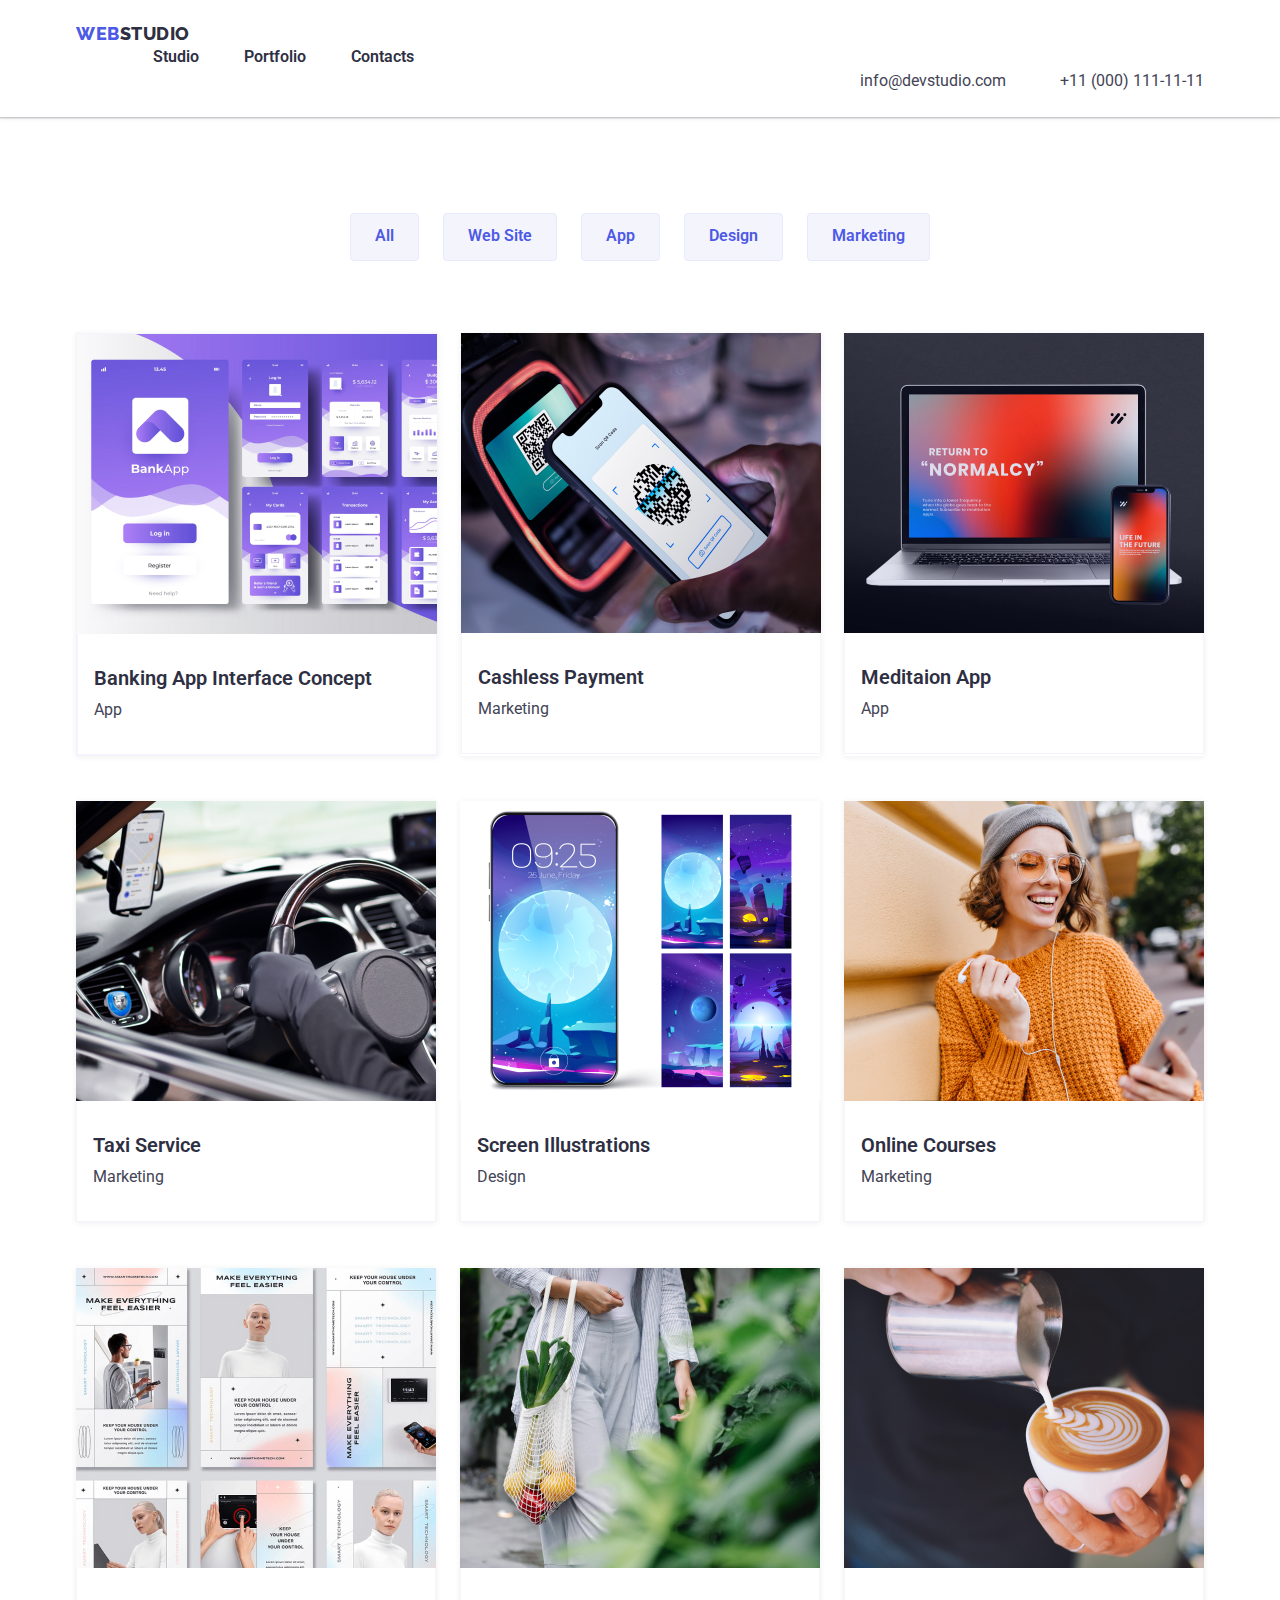
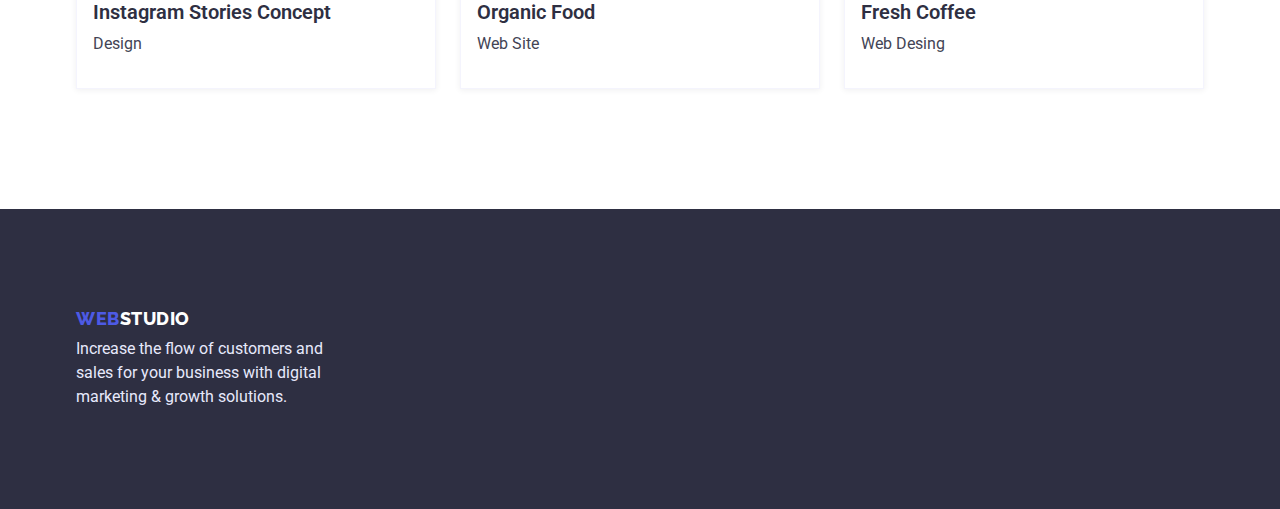
==== portfolio.html @ bcffd0aa "Add files via upload" ====
<!DOCTYPE html>
<html lang="en">
  <head>
    <meta charset="UTF-8" />
    <meta http-equiv="X-UA-Compatible" content="IE=edge" />
    <meta name="viewport" content="width=device-width, initial-scale=1.0" />
    <link rel="preconnect" href="https://fonts.googleapis.com" />
    <link rel="preconnect" href="https://fonts.gstatic.com" crossorigin />
    <link
      href="https://fonts.googleapis.com/css2?family=Raleway:wght@700&family=Roboto:wght@400;500;700;900&display=swap"
      rel="stylesheet"
    />
    <style>
      @import url("https://fonts.googleapis.com/css2?family=Raleway:wght@700&family=Roboto:wght@400;500;700;900&display=swap");
    </style>
    <link rel="stylesheet" href="modern-normalize.css" />
    <link rel="stylesheet" href="styles.css" />
    <title>Document</title>
  </head>
  <body>
    <header class="header1">
      <section>
        <div class="conteiner">
          <nav>
            <a class="logo link" href="index.html"
              >web<span class="logo2">studio</span>
            </a>
            <ul class="list link_list">
              <li><a class="pages link page1" href="">Studio</a></li>
              <li>
                <a class="pages link page2" href="portfolio.html">Portfolio</a>
              </li>
              <li><a class="pages link page3" href="">Contacts</a></li>
            </ul>
          </nav>
          <ul class="list textto_list">
            <li>
              <a class="main_info link email" href="mailto:info@devstudio.com"
                >info@devstudio.com</a
              >
            </li>
            <li>
              <a class="main_info link tel" href="tel:110001111111"
                >+11 (000) 111-11-11</a
              >
            </li>
          </ul>
        </div>
      </section>
    </header>

    <main>
      <section class="port_sec1">
        <div class="conteiner">
          <ul class="list but_list">
            <li class="but">
              <button class="port_button" type="button">All</button>
            </li>
            <li class="but">
              <button class="port_button" type="button">Web Site</button>
            </li>
            <li class="but">
              <button class="port_button" type="button">App</button>
            </li>
            <li class="but">
              <button class="port_button" type="button">Design</button>
            </li>
            <li>
              <button class="port_button" type="button">Marketing</button>
            </li>
          </ul>
          <ul class="list port_list">
            <li class="box1 box-shad box_sizing">
              <img width="360" height="300" src="img/imgbaic.jpg" alt="baic" />
              <div class="box_shad_pad">
                <h3 class="text-tit-box">Banking App Interface Concept</h3>
                <p class="text-lower-box">App</p>
              </div>
            </li>

            <li class="box2 box-shad box_sizing">
              <img width="360" height="300" src="img/imgcp.jpg" alt="Payment" />
              <div class="box_shad_pad">
                <h3 class="text-tit-box">Cashless Payment</h3>
                <p class="text-lower-box">Marketing</p>
              </div>
            </li>

            <li class="box3 box-shad box_sizing">
              <img
                width="360"
                height="300"
                src="img/imgapp.jpg"
                alt="med.app"
              />
              <div class="box_shad_pad">
                <h3 class="text-tit-box">Meditaion App</h3>
                <p class="text-lower-box">App</p>
              </div>
            </li>
            <li class="box4 box-shad box_sizing">
              <img width="360" height="300" src="img/taxi.jpg" alt="taxi" />
              <div class="box_shad_pad">
                <h3 class="text-tit-box">Taxi Service</h3>
                <p class="text-lower-box">Marketing</p>
              </div>
            </li>
            <li class="box5 box-shad box_sizing">
              <img
                width="360"
                height="300"
                src="img/imgscreen.jpg"
                alt="screen"
              />
              <div class="box_shad_pad">
                <h3 class="text-tit-box">Screen Illustrations</h3>
                <p class="text-lower-box">Design</p>
              </div>
            </li>
            <li class="box6 box-shad box_sizing">
              <img
                width="360"
                height="300"
                src="img/imgonlinecourses.jpg"
                alt="onl.cours"
              />
              <div class="box_shad_pad">
                <h3 class="text-tit-box">Online Courses</h3>
                <p class="text-lower-box">Marketing</p>
              </div>
            </li>
            <li class="box7 box-shad box_sizing">
              <img
                width="360"
                height="300"
                src="img/imgisc.jpg"
                alt="instagram"
              />
              <div class="box_shad_pad">
                <h3 class="text-tit-box">Instagram Stories Concept</h3>
                <p class="text-lower-box">Design</p>
              </div>
            </li>
            <li class="box8 box-shad box_sizing">
              <img
                width="360"
                height="300"
                src="img/imgorgfood.jpg"
                alt="orgfoor"
              />
              <div class="box_shad_pad">
                <h3 class="text-tit-box">Organic Food</h3>
                <p class="text-lower-box">Web Site</p>
              </div>
            </li>

            <li class="box9 box-shad box_sizing">
              <img
                width="360"
                height="300"
                src="img/imgcoffe.jpg"
                alt="Coffee"
              />
              <div class="box_shad_pad">
                <h3 class="text-tit-box">Fresh Coffee</h3>
                <p class="text-lower-box">Web Desing</p>
              </div>
            </li>
          </ul>
        </div>
      </section>
    </main>

    <footer class="footer">
      <section>
        <div class="conteiner">
          <a class="footer_logo link" href="index.html"
            >web<span style="color: #ffffff">studio</span>
          </a>
          <p class="footer_par link">
            Increase the flow of customers and sales for your business with
            digital marketing & growth solutions.
          </p>
        </div>
      </section>
    </footer>
  </body>
</html>
---- styles.css ----
h1, h2, h3, h4, h5, h6, p{
    margin: 0;
}
ul{
    margin: 0;
    padding: 0;
}
img{
    display: block;
}

body{
    font-family: 'Roboto';
font-style: normal;
font-weight: 600;
font-size: 16px;
} 

.header1{
    background: #FFFFFF;
box-shadow: 0px 2px 1px rgba(46, 47, 66, 0.08), 0px 1px 1px rgba(46, 47, 66, 0.16), 0px 1px 6px rgba(46, 47, 66, 0.08);
border: 0px;
padding-bottom: 24px;
    padding-top: 24px;


}
.conteiner{
    width: 1158px;
    padding-left: 15px;
    padding-right: 15px;
    margin: 0 auto;
}

.logo{
    font-family: 'Raleway';
    font-style: normal;
    font-weight: 800;
    font-size: 18px;
    align-items: center;
    letter-spacing: 0.03em;
    text-transform: uppercase;
    color: #4D5AE5;
}
.logo2{
    color: #2E2F42;
}
.pages{
font-family: 'Roboto';
font-style: normal;
font-weight: 600;
font-size: 16px;
line-height: 24px;
color: #2E2F42;

}
.aling_itms{
    display: flex;
}
.link_list{
    display: flex;
    width: 261px;
justify-content: space-between;
margin-left: 77px;
}
.textto_list{
    margin-left: auto;
    display: flex;
width: 344px;    justify-content: space-between;
}
.pages:hover,
.pages:focus {
color: #4D5AE5;
}
.main_info{
    font-family: 'Roboto';
font-style: normal;
font-weight: 400;
font-size: 16px;
line-height: 24px;
color: #434455;
}
.main_info:hover,
.main_info:focus{
color: #4D5AE5;
}
.title{
align-self: center;
margin-bottom: 48px;
margin-right: auto;
margin-left: auto;
width: 500px;
font-family: 'Roboto';
font-style: normal;
font-weight: 600;
font-size: 56px;
line-height: 60px;
color: #FFFFFF;
text-align: center;
letter-spacing: 0.02em;
}
.button_os{
    display: block;
    margin: 0 auto;
    padding-left: 32px;
    padding-right: 32px;
    padding-top: 16px;
    padding-bottom: 16px;
    font-style: normal;
    font-weight: 600;
    font-size: 16px;
    line-height: 19px;
    color: #FFFFFF;
    background: #4D5AE5;
    cursor: pointer;
    border-radius: 4px;
    border: #4D5AE5;
    box-shadow: 0px 4px 4px rgba(0, 0, 0, 0.15);
}
.button_os:hover{
    background: #404BBF;
    border: #404BBF;
    box-shadow: 0px 4px 4px rgba(0, 0, 0, 0.15);
   
}
.section1{
padding-top: 128px;
}
.list1{
    display: flex;
    width: 1128px;
height: 104px;
justify-content: space-between;
}
.boxing_list1{
    width: 264px;
height: 104px;
}

.text_in_box{
    text-align: center;
letter-spacing: 0.02em;
}
.team_box{
    background-color: #FFFFFF;
    box-shadow: 0px 1px 6px rgba(46, 47, 66, 0.08), 0px 1px 1px rgba(46, 47, 66, 0.16), 0px 2px 1px rgba(46, 47, 66, 0.08);
    border-radius: 0px 0px 4px 4px;
    width: 264px;
}
.img_list{
    display: flex;
    justify-content: space-between;
}
.title1{
    padding-top: 192px;
    padding-bottom: 192px;
    background-color: #2E2F42;
}
.titles_p{
    font-family: 'Roboto';
font-style: normal;
font-weight: 600;
font-size: 20px;
line-height: 24px;
color: #2E2F42;
}
.parag{
    margin-top: 8px;
    font-family: 'Roboto';
font-style: normal;
font-weight: 400;
font-size: 16px;
line-height: 24px;
color: #434455;
}
.sec2{
    padding-top: 120px;
    padding-bottom: 120px;

}
.tit_sec2{
    margin-bottom: 72px;
    text-align: center;
}
.tit_sec3{
margin-bottom:72px;
text-align: center;
}

.title2{
    font-family: 'Roboto';
font-style: normal;
font-weight: 600;
font-size: 36px;
line-height: 40px;
color: #2E2F42;

}
.pic_box{
    margin-top: 32px;
    margin-bottom: 32px;
}
.team_memb{
    margin-bottom: 8px;
    font-family: 'Roboto';
font-style: normal;
font-weight: 600;
font-size: 20px;
line-height: 24px;
color: #2E2F42;
}
.memb_work{
    font-family: 'Roboto';
font-style: normal;
font-weight: 400;
font-size: 16px;
line-height: 24px;
color: #434455;
}
.team_list{
    display: flex;
    justify-content: space-between;
    margin: auto;
}
.team_section{
   background-color: #F4F4FD;
   padding-top: 120px;
       padding-bottom: 120px;

}
.footer{
    background-color: #2E2F42;
    padding-top: 100px;
    padding-bottom: 100px;

}
.footer_par{
    width: 264px;
    font-family: 'Roboto';
font-style: normal;
font-weight: 400;
font-size: 16px;
line-height: 24px;
color: #E7E9FC;
}
.list{
    list-style: none;
}
.link{
    text-decoration: none;
}
.footer_logo{
    margin-bottom: 8px;
    font-family: 'Raleway';
    font-style: normal;
    font-weight: 800;
    font-size: 18px;
    display: flex;
    align-items: center;
    letter-spacing: 0.03em;
    text-transform: uppercase;
    color: #4D5AE5;
}
.port_button{
    padding-top: 12px;
    padding-bottom: 12px;
    padding-left: 24px;
    padding-right: 24px;
    font-family: 'Roboto';
font-style: normal;
font-weight: 600;
font-size: 16px;
height: 48px;
color: #4D5AE5;
background: #F4F4FD;
border: 1px solid #E7E9FC;
border-radius: 4px;
}
.port_button:hover,
.port_button:focus{
    color: #FFFFFF;
    background: #4D5AE5;
box-shadow: 0px 3px 1px rgba(0, 0, 0, 0.1), 0px 2px 1px rgba(0, 0, 0, 0.08), 0px 2px 2px rgba(0, 0, 0, 0.12);
border-radius: 4px;
}
.but_list{
    display: flex;
    justify-content: center;
    margin-bottom: 72px;
}
.but{
    margin-right: 24px;
}


.port_list{
    font-family: 'Roboto';
font-style: normal;
line-height: 24px;
display: flex;
justify-content: space-between;
width: 1128px;
height: 1356px;
flex-wrap: wrap;
align-content: space-between}
.port_sec1{
    padding-bottom: 120px;
    padding-top: 96px;
}

.port-list1{
    margin-bottom: 48px;
}
.port-list2{
    margin-bottom: 48px;
}
.port-list3{
    margin-bottom: 48px;
}
.box1{
background: #FFFFFF;
border: 0.5px solid #F4F4FD;
box-shadow: 0px 1px 6px rgba(46, 47, 66, 0.08);
}
.box-shad{
box-shadow: 0px 1px 6px rgba(46, 47, 66, 0.08);
}
.box-shad:hover{
    border: 0.5px solid #F4F4FD;
box-shadow: 0px 1px 6px rgba(46, 47, 66, 0.08), 0px 1px 1px rgba(46, 47, 66, 0.16), 0px 2px 1px rgba(46, 47, 66, 0.08);
cursor: pointer;
}
.text-tit-box{
    font-weight: 600;
    margin-bottom: 8px;
font-size: 20px;
color: #2E2F42;
}
.text-lower-box{
    font-weight: 400;
font-size: 16px;
color: #434455;
}
.box_shad_pad{
    border: 0.5px solid #F4F4FD;
    border-top: none;
    padding-left: 16px;
    padding-top: 32px;
    padding-bottom: 32px;
}
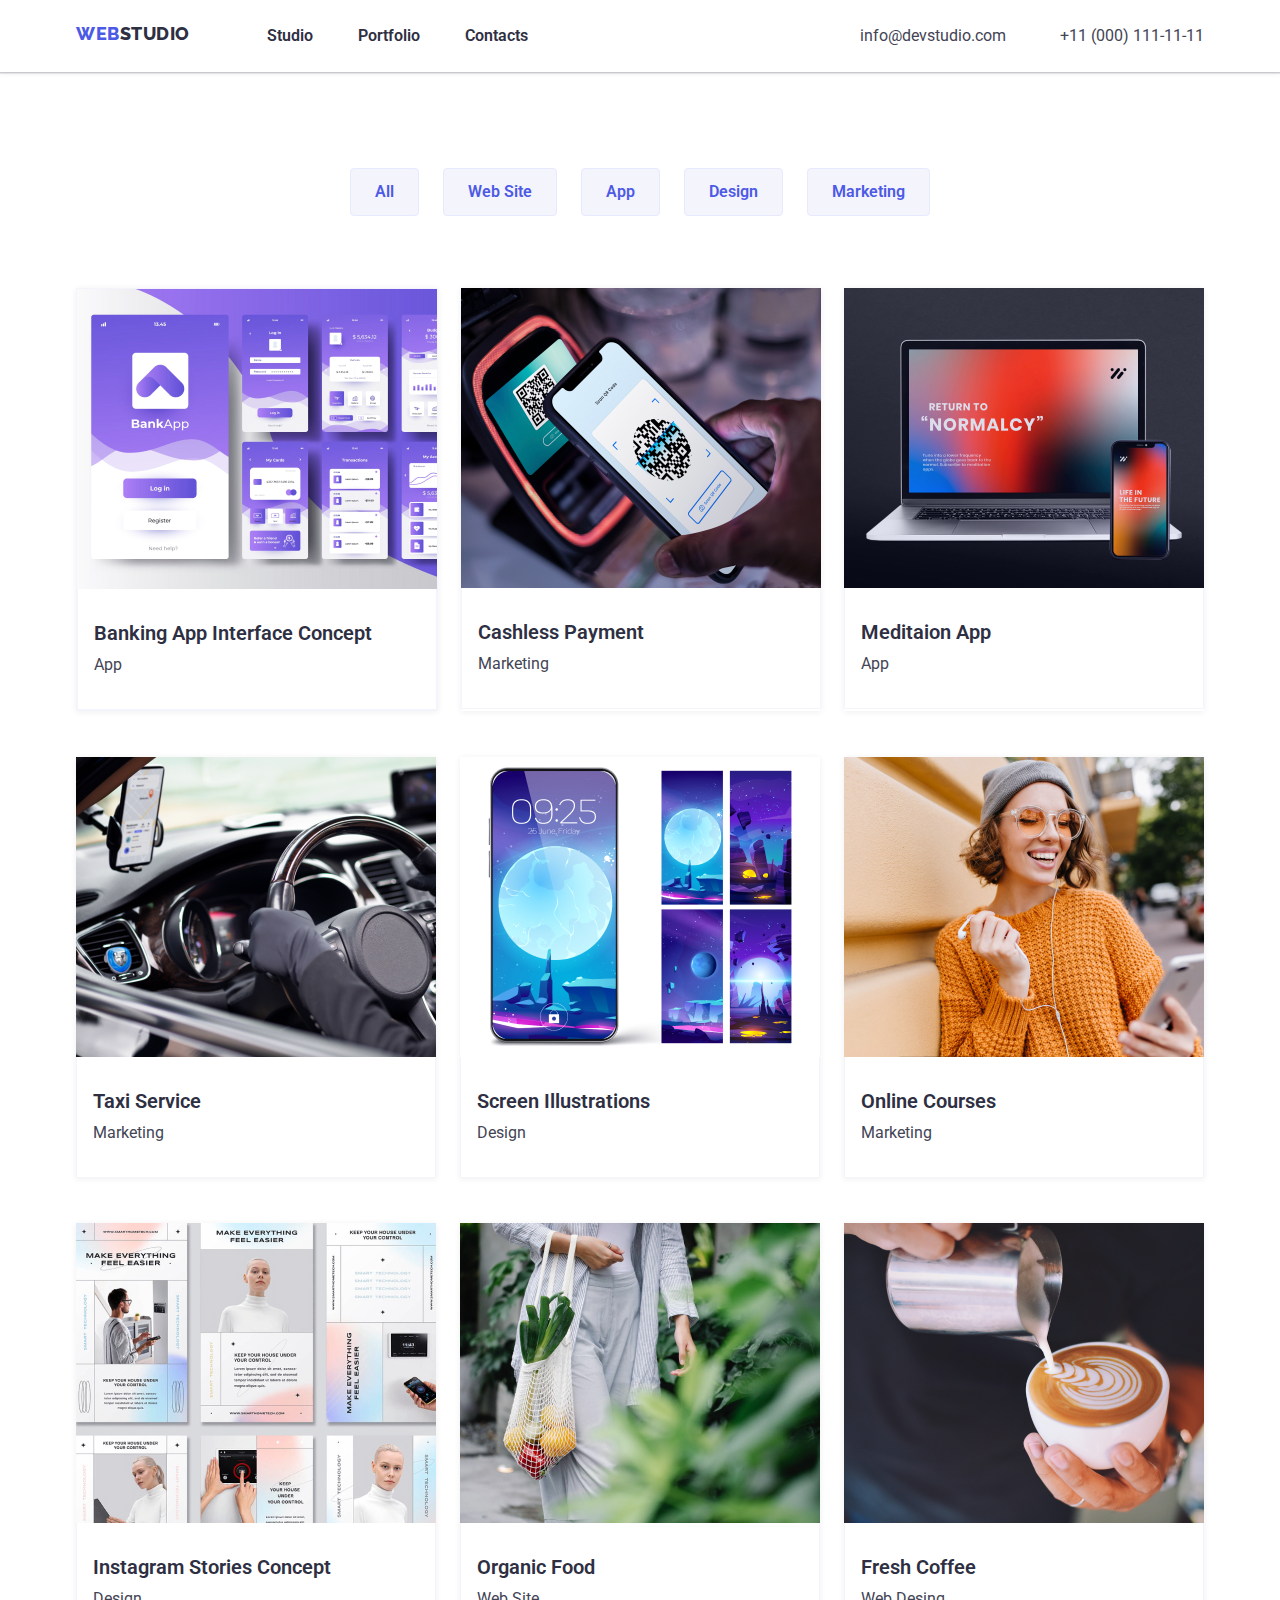
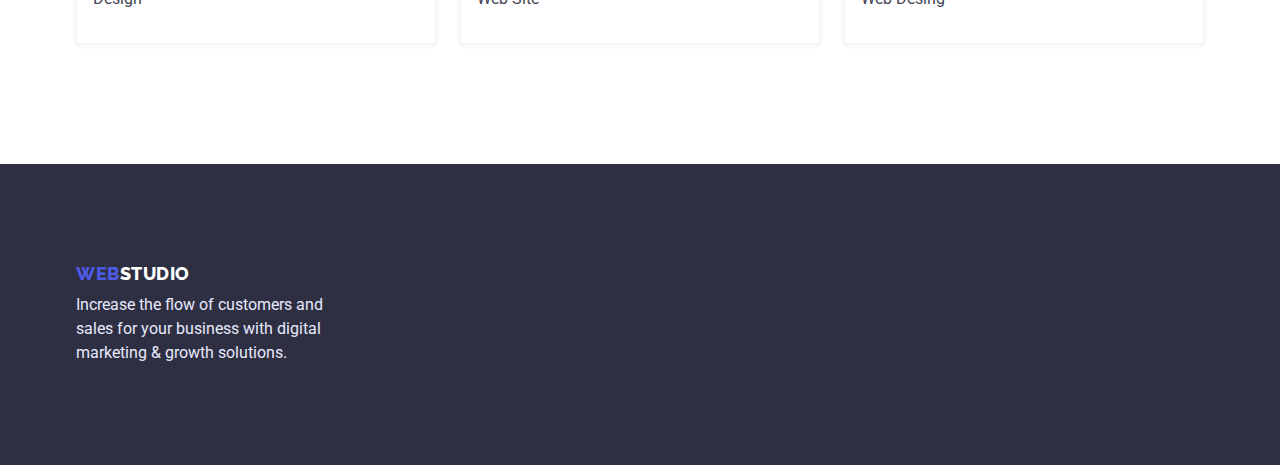
==== commit 39646bdd: "Add files via upload" ====
--- a/portfolio.html
+++ b/portfolio.html
@@ -20,8 +20,8 @@
   <body>
     <header class="header1">
       <section>
-        <div class="conteiner">
-          <nav>
+        <div class="conteiner aling_itms">
+          <nav class="aling_itms">
             <a class="logo link" href="index.html"
               >web<span class="logo2">studio</span>
             </a>
--- a/styles.css
+++ b/styles.css
@@ -125,6 +125,7 @@
 }
 .section1{
 padding-top: 128px;
+padding-bottom: 120px;
 }
 .list1{
     display: flex;
@@ -152,10 +153,31 @@
     justify-content: space-between;
 }
 .title1{
+    background-image: url(img/Dark-bgfon.png), url(img/people-office1fon.png);
+    background-position: center;
+    background-size: 100%;
+    background-repeat: no-repeat;
     padding-top: 192px;
     padding-bottom: 192px;
     background-color: #2E2F42;
 }
+.feacher-item{
+    width: 264px;
+height: 112px;
+margin-bottom: 8px;
+}
+.feacher-link{
+    width: 100%;
+    height: 100%;
+    background-color: #F4F4FD;
+    border-radius: 4px;
+    display: flex;
+    align-items: center;
+    justify-content: center;
+}
+.feacher-link:hover{
+    box-shadow: 0px 4px 4px rgba(0, 0, 0, 0.25);
+}
 .titles_p{
     font-family: 'Roboto';
 font-style: normal;
@@ -198,7 +220,6 @@
 }
 .pic_box{
     margin-top: 32px;
-    margin-bottom: 32px;
 }
 .team_memb{
     margin-bottom: 8px;
@@ -228,6 +249,36 @@
        padding-bottom: 120px;
 
 }
+.list-comp{
+    display: flex;
+    justify-content: center;
+    gap: 24px;
+}
+.comp-item{
+    width: 168px;
+    height: 88px;
+    
+}
+.comp-link{
+    display: flex;
+    align-items: center;
+    justify-content: center;
+    border: 1px solid #8E8F99;
+    border-radius: 4px;
+    width: 100%;
+    height: 100%;
+}
+.comp-icon{
+    fill: #8E8F99;
+}
+.comp-link:hover,
+.comp-link:focus{
+    border: 1px solid #4D5AE5;
+}
+.comp-link:hover .comp-icon{
+    fill: #4D5AE5;
+}
+
 .footer{
     background-color: #2E2F42;
     padding-top: 100px;
@@ -291,8 +342,74 @@
 .but{
     margin-right: 24px;
 }
-
-
+.soc-list{
+    display: flex;
+    margin-left: auto;
+    margin-right: auto;
+    margin-top: 8px;
+    margin-bottom: 32px;
+    justify-content: center;
+    gap: 24px;
+    width: 232px;
+}
+.foot-soc-list{
+    display: flex;
+    justify-content: center;
+    gap: 16px;
+    width: 208px;
+}
+.soc-item{
+    width: 40px;
+height: 40px;
+}
+.foot-soc-item{
+    width: 40px;
+height: 40px;
+}
+.soc-item-link{
+    width: 100%;
+    height: 100%;
+    background-color: #4D5AE5;
+    border-radius: 50%;
+    display: flex;
+    align-items: center;
+    justify-content: center;
+}
+.foot-soc-item-link{
+    width: 100%;
+    height: 100%;
+    background: rgba(255, 255, 255, 0.1);
+    border-radius: 50%;
+    display: flex;
+    align-items: center;
+    justify-content: center;
+}
+.soc-item-link:hover{
+    background-color: #404BBF;
+}
+.foot-soc{
+    margin-left: 120px;
+}
+.foot-soc-item-link:hover{
+    background: #31D0AA;
+}
+.sec3{
+    padding-top: 120px;
+    padding-bottom: 120px;
+    padding-left: 156px;
+    padding-right: 156px;
+}
+.footer_tit2{
+    font-family: 'Roboto';
+font-style: normal;
+font-weight: 600;
+font-size: 16px;
+line-height: 24px;
+letter-spacing: 0.02em;
+color: #FFFFFF;
+margin-bottom: 16px;
+
+}
 .port_list{
     font-family: 'Roboto';
 font-style: normal;
@@ -326,7 +443,6 @@
 box-shadow: 0px 1px 6px rgba(46, 47, 66, 0.08);
 }
 .box-shad:hover{
-    border: 0.5px solid #F4F4FD;
 box-shadow: 0px 1px 6px rgba(46, 47, 66, 0.08), 0px 1px 1px rgba(46, 47, 66, 0.16), 0px 2px 1px rgba(46, 47, 66, 0.08);
 cursor: pointer;
 }
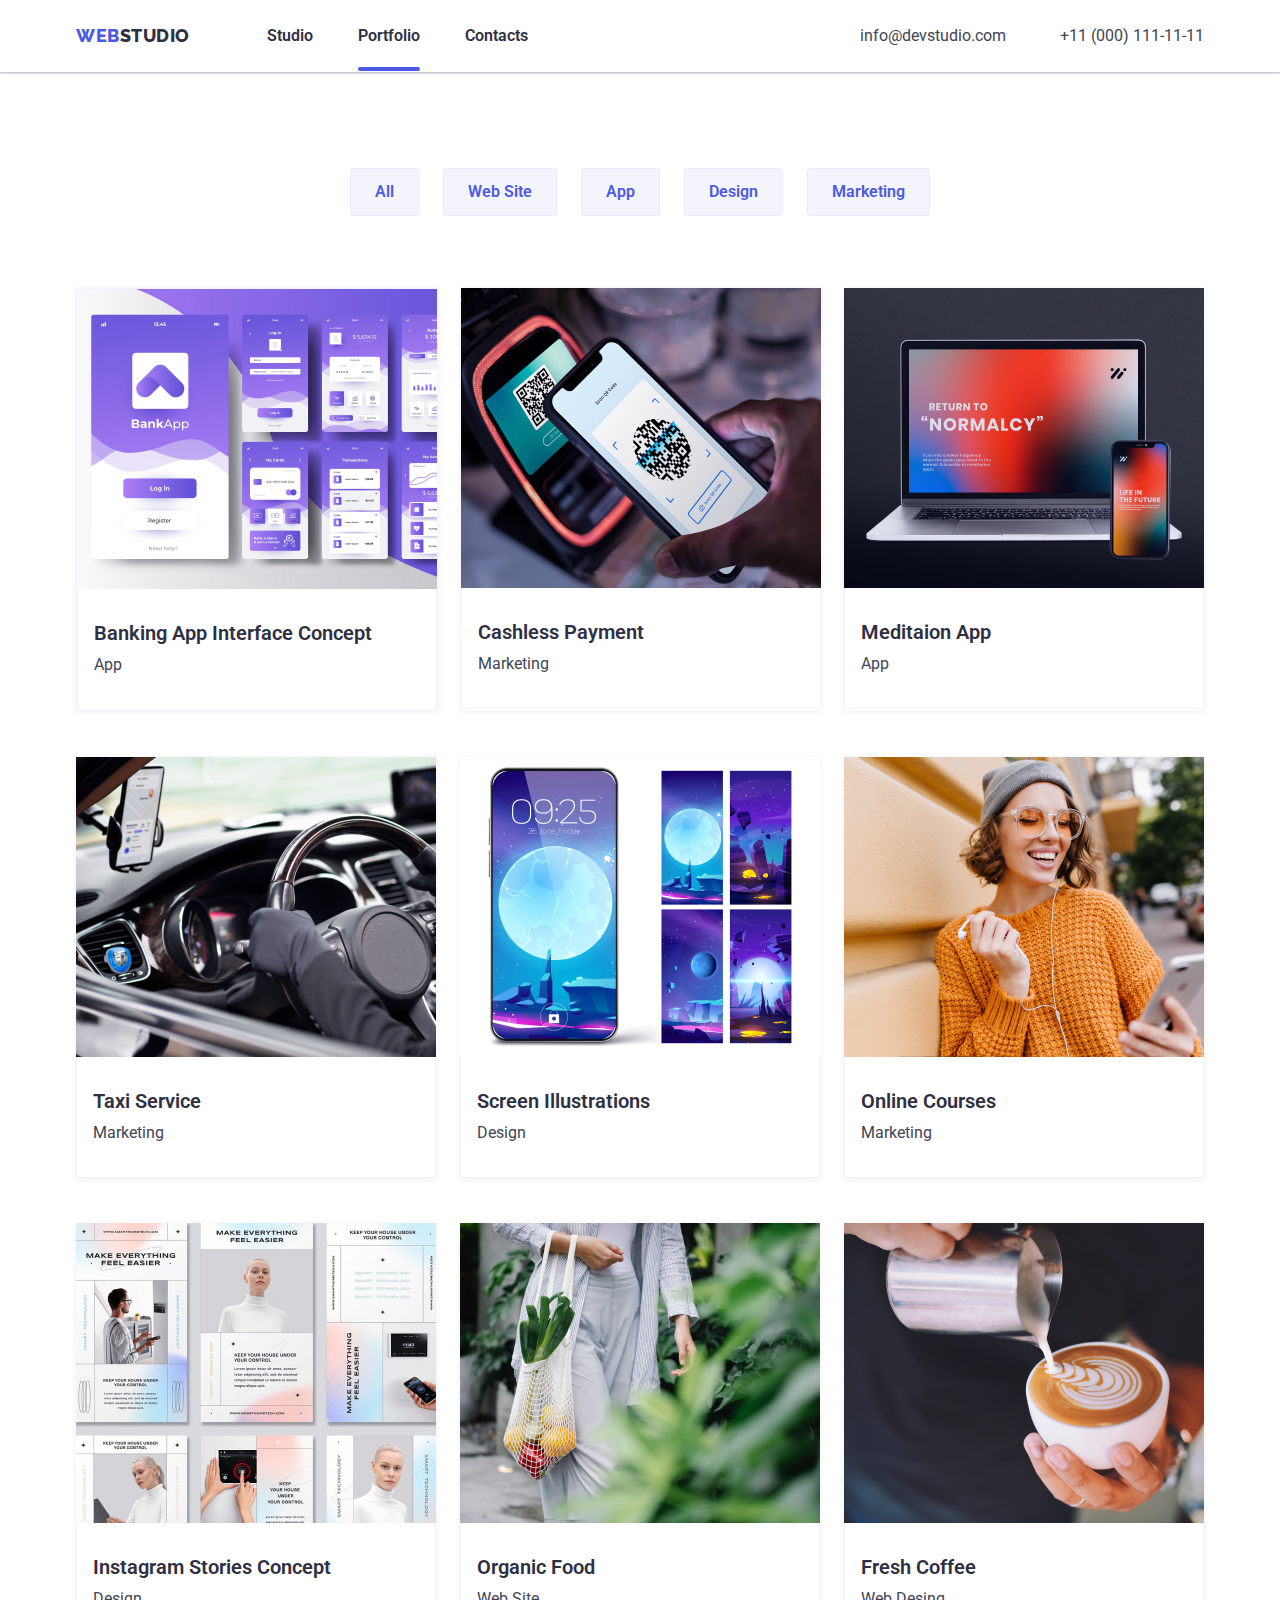
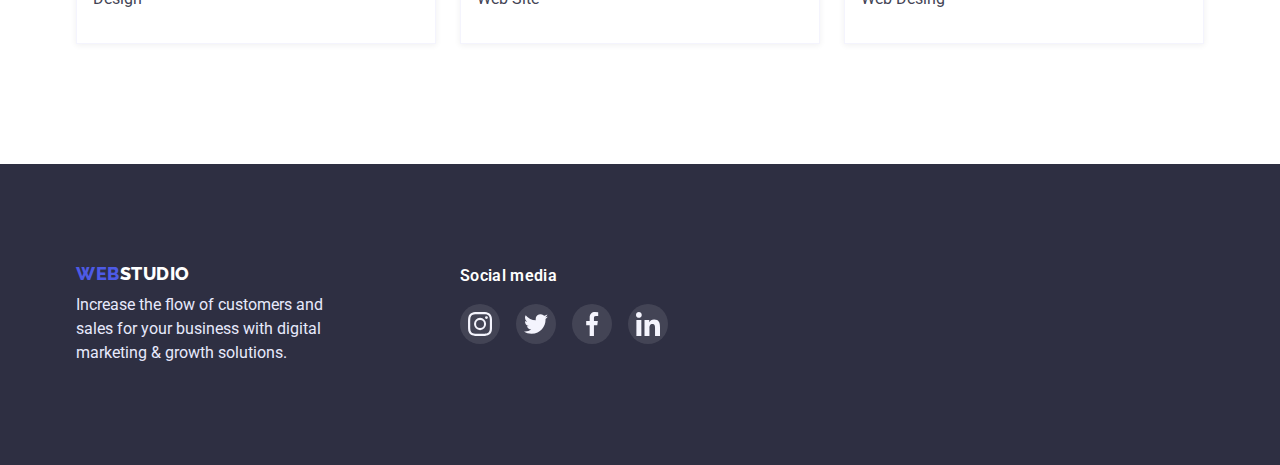
==== commit 7d6d7e28: ")" ====
--- a/portfolio.html
+++ b/portfolio.html
@@ -26,9 +26,13 @@
               >web<span class="logo2">studio</span>
             </a>
             <ul class="list link_list">
-              <li><a class="pages link page1" href="">Studio</a></li>
               <li>
-                <a class="pages link page2" href="portfolio.html">Portfolio</a>
+                <a class="pages link page1" href="./index.html">Studio</a>
+              </li>
+              <li>
+                <a class="pages link page2 active" href="portfolio.html"
+                  >Portfolio</a
+                >
               </li>
               <li><a class="pages link page3" href="">Contacts</a></li>
             </ul>
@@ -71,100 +75,187 @@
           </ul>
           <ul class="list port_list">
             <li class="box1 box-shad box_sizing">
-              <img width="360" height="300" src="img/imgbaic.jpg" alt="baic" />
-              <div class="box_shad_pad">
-                <h3 class="text-tit-box">Banking App Interface Concept</h3>
-                <p class="text-lower-box">App</p>
-              </div>
+              <a href="#" class="link link-card">
+                <div class="card-img-wrapper">
+                  <img
+                    width="360"
+                    height="300"
+                    src="img/imgbaic.jpg"
+                    alt="baic"
+                  />
+                  <p class="overlay">
+                    14 Stylish and User-Friendly App Design Concepts · Task
+                    Manager App · Calorie Tracker App · Exotic Fruit Ecommerce
+                    App · Cloud Storage App
+                  </p>
+                </div>
+                <div class="box_shad_pad">
+                  <h3 class="text-tit-box">Banking App Interface Concept</h3>
+                  <p class="text-lower-box">App</p>
+                </div>
+              </a>
             </li>
 
             <li class="box2 box-shad box_sizing">
-              <img width="360" height="300" src="img/imgcp.jpg" alt="Payment" />
-              <div class="box_shad_pad">
-                <h3 class="text-tit-box">Cashless Payment</h3>
-                <p class="text-lower-box">Marketing</p>
-              </div>
+              <a href="#" class="link link-card">
+                <div class="card-img-wrapper">
+                  <img
+                    width="360"
+                    height="300"
+                    src="img/imgcp.jpg"
+                    alt="Payment"
+                  />
+                  <p class="overlay">
+                    14 Stylish and User-Friendly App Design Concepts · Task
+                    Manager App · Calorie Tracker App · Exotic Fruit Ecommerce
+                    App · Cloud Storage App
+                  </p>
+                </div>
+                <div class="box_shad_pad">
+                  <h3 class="text-tit-box">Cashless Payment</h3>
+                  <p class="text-lower-box">Marketing</p>
+                </div>
+              </a>
             </li>
 
             <li class="box3 box-shad box_sizing">
-              <img
-                width="360"
-                height="300"
-                src="img/imgapp.jpg"
-                alt="med.app"
-              />
-              <div class="box_shad_pad">
-                <h3 class="text-tit-box">Meditaion App</h3>
-                <p class="text-lower-box">App</p>
-              </div>
+              <a href="#" class="link link-card">
+                <div class="card-img-wrapper">
+                  <img
+                    width="360"
+                    height="300"
+                    src="img/imgapp.jpg"
+                    alt="med.app"
+                  />
+                  <p class="overlay">
+                    14 Stylish and User-Friendly App Design Concepts · Task
+                    Manager App · Calorie Tracker App · Exotic Fruit Ecommerce
+                    App · Cloud Storage App
+                  </p>
+                </div>
+                <div class="box_shad_pad">
+                  <h3 class="text-tit-box">Meditaion App</h3>
+                  <p class="text-lower-box">App</p>
+                </div>
+              </a>
             </li>
             <li class="box4 box-shad box_sizing">
-              <img width="360" height="300" src="img/taxi.jpg" alt="taxi" />
-              <div class="box_shad_pad">
-                <h3 class="text-tit-box">Taxi Service</h3>
-                <p class="text-lower-box">Marketing</p>
-              </div>
+              <a href="#" class="link link-card">
+                <div class="card-img-wrapper">
+                  <img width="360" height="300" src="img/taxi.jpg" alt="taxi" />
+                  <p class="overlay">
+                    14 Stylish and User-Friendly App Design Concepts · Task
+                    Manager App · Calorie Tracker App · Exotic Fruit Ecommerce
+                    App · Cloud Storage App
+                  </p>
+                </div>
+                <div class="box_shad_pad">
+                  <h3 class="text-tit-box">Taxi Service</h3>
+                  <p class="text-lower-box">Marketing</p>
+                </div></a
+              >
             </li>
             <li class="box5 box-shad box_sizing">
-              <img
-                width="360"
-                height="300"
-                src="img/imgscreen.jpg"
-                alt="screen"
-              />
-              <div class="box_shad_pad">
-                <h3 class="text-tit-box">Screen Illustrations</h3>
-                <p class="text-lower-box">Design</p>
-              </div>
+              <a href="#" class="link link-card">
+                <div class="card-img-wrapper">
+                  <img
+                    width="360"
+                    height="300"
+                    src="img/imgscreen.jpg"
+                    alt="screen"
+                  />
+                  <p class="overlay">
+                    14 Stylish and User-Friendly App Design Concepts · Task
+                    Manager App · Calorie Tracker App · Exotic Fruit Ecommerce
+                    App · Cloud Storage App
+                  </p>
+                </div>
+                <div class="box_shad_pad">
+                  <h3 class="text-tit-box">Screen Illustrations</h3>
+                  <p class="text-lower-box">Design</p>
+                </div></a
+              >
             </li>
             <li class="box6 box-shad box_sizing">
-              <img
-                width="360"
-                height="300"
-                src="img/imgonlinecourses.jpg"
-                alt="onl.cours"
-              />
-              <div class="box_shad_pad">
-                <h3 class="text-tit-box">Online Courses</h3>
-                <p class="text-lower-box">Marketing</p>
-              </div>
+              <a href="#" class="link link-card">
+                <div class="card-img-wrapper">
+                  <img
+                    width="360"
+                    height="300"
+                    src="img/imgonlinecourses.jpg"
+                    alt="onl.cours"
+                  />
+                  <p class="overlay">
+                    14 Stylish and User-Friendly App Design Concepts · Task
+                    Manager App · Calorie Tracker App · Exotic Fruit Ecommerce
+                    App · Cloud Storage App
+                  </p>
+                </div>
+                <div class="box_shad_pad">
+                  <h3 class="text-tit-box">Online Courses</h3>
+                  <p class="text-lower-box">Marketing</p>
+                </div></a
+              >
             </li>
             <li class="box7 box-shad box_sizing">
-              <img
-                width="360"
-                height="300"
-                src="img/imgisc.jpg"
-                alt="instagram"
-              />
-              <div class="box_shad_pad">
-                <h3 class="text-tit-box">Instagram Stories Concept</h3>
-                <p class="text-lower-box">Design</p>
-              </div>
+              <a href="#" class="link link-card">
+                <div class="card-img-wrapper">
+                  <img
+                    width="360"
+                    height="300"
+                    src="img/imgisc.jpg"
+                    alt="instagram"
+                  />
+                  <p class="overlay">
+                    14 Stylish and User-Friendly App Design Concepts · Task
+                    Manager App · Calorie Tracker App · Exotic Fruit Ecommerce
+                    App · Cloud Storage App
+                  </p>
+                </div>
+                <div class="box_shad_pad">
+                  <h3 class="text-tit-box">Instagram Stories Concept</h3>
+                  <p class="text-lower-box">Design</p>
+                </div></a
+              >
             </li>
             <li class="box8 box-shad box_sizing">
+              <a href="#" class="link link-card">
+              <div class="card-img-wrapper">
               <img
                 width="360"
                 height="300"
                 src="img/imgorgfood.jpg"
                 alt="orgfoor"
               />
+              <p class="overlay">
+                14 Stylish and User-Friendly App Design Concepts · Task Manager
+                App · Calorie Tracker App · Exotic Fruit Ecommerce App · Cloud
+                Storage App
+              </p></div>
               <div class="box_shad_pad">
                 <h3 class="text-tit-box">Organic Food</h3>
                 <p class="text-lower-box">Web Site</p>
-              </div>
+              </div></a>
             </li>
 
             <li class="box9 box-shad box_sizing">
+              <a href="#" class="link link-card">
+              <div class="card-img-wrapper">
               <img
                 width="360"
                 height="300"
                 src="img/imgcoffe.jpg"
                 alt="Coffee"
               />
+              <p class="overlay">
+                14 Stylish and User-Friendly App Design Concepts · Task Manager
+                App · Calorie Tracker App · Exotic Fruit Ecommerce App · Cloud
+                Storage App
+              </p></div>
               <div class="box_shad_pad">
                 <h3 class="text-tit-box">Fresh Coffee</h3>
                 <p class="text-lower-box">Web Desing</p>
-              </div>
+              </div></a>
             </li>
           </ul>
         </div>
@@ -172,8 +263,8 @@
     </main>
 
     <footer class="footer">
-      <section>
-        <div class="conteiner">
+      <section class="conteiner aling_itms">
+        <div>
           <a class="footer_logo link" href="index.html"
             >web<span style="color: #ffffff">studio</span>
           </a>
@@ -182,6 +273,36 @@
             digital marketing & growth solutions.
           </p>
         </div>
+        <div class="foot-soc">
+          <h3 class="footer_tit2">Social media</h3>
+          <ul class="foot-soc-list list">
+                <li class="foot-soc-item">
+                  <a class="foot-soc-item-link" href="">
+                    <svg class="foot-soc-item-icon" width="24" height="24">
+                      <use href="./img/icons.svg#icon-instagram"></use>
+                    </svg>
+                  </a>
+                </li>
+                <li class="foot-soc-item">
+                  <a class="foot-soc-item-link" href=""
+                    ><svg class="foot-soc-item-icon" width="24" height="24">
+                      <use href="./img/icons.svg#icon-twitter"></use></svg>
+                  </a>
+                </li>
+                <li class="foot-soc-item">
+                  <a class="foot-soc-item-link" href=""
+                    ><svg class="foot-soc-item-icon" width="24" height="24">
+                      <use href="./img/icons.svg#icon-facebook"></use></svg>
+                  </a>
+                </li>
+                <li class="foot-soc-item">
+                  <a class="foot-soc-item-link" href=""
+                    ><svg class="foot-soc-item-icon" width="24" height="24">
+                      <use href="./img/icons.svg#icon-linkedin"></use></svg>
+                  </a>
+                </li>
+              </ul>
+        </div>
       </section>
     </footer>
   </body>
--- a/styles.css
+++ b/styles.css
@@ -8,7 +8,21 @@
 img{
     display: block;
 }
-
+.active {
+  position: relative;
+}
+.active::after {
+    content: "";
+    position: absolute;
+    left: 0;
+    bottom: 0;
+    display: block;
+    width: 100%;
+    height: 4px;
+    background-color: #4D5AE5;
+    border-radius: 2px;
+    opacity: 1;
+}
 body{
     font-family: 'Roboto';
 font-style: normal;
@@ -37,6 +51,7 @@
     font-style: normal;
     font-weight: 800;
     font-size: 18px;
+    line-height: 24px;
     align-items: center;
     letter-spacing: 0.03em;
     text-transform: uppercase;
@@ -52,7 +67,8 @@
 font-size: 16px;
 line-height: 24px;
 color: #2E2F42;
-
+padding-bottom: 26px;
+ transition: color 250ms cubic-bezier(0.4, 0, 0.2, 1);
 }
 .aling_itms{
     display: flex;
@@ -70,6 +86,7 @@
 }
 .pages:hover,
 .pages:focus {
+
 color: #4D5AE5;
 }
 .main_info{
@@ -79,6 +96,8 @@
 font-size: 16px;
 line-height: 24px;
 color: #434455;
+ transition: color 250ms cubic-bezier(0.4, 0, 0.2, 1);
+
 }
 .main_info:hover,
 .main_info:focus{
@@ -116,6 +135,8 @@
     border-radius: 4px;
     border: #4D5AE5;
     box-shadow: 0px 4px 4px rgba(0, 0, 0, 0.15);
+    transition: background-color 250ms cubic-bezier(0.4, 0, 0.2, 1),
+    box-shadow 250ms cubic-bezier(0.4, 0, 0.2, 1);
 }
 .button_os:hover{
     background: #404BBF;
@@ -174,6 +195,8 @@
     display: flex;
     align-items: center;
     justify-content: center;
+    transition: background-color 250ms cubic-bezier(0.4, 0, 0.2, 1),
+    box-shadow 250ms cubic-bezier(0.4, 0, 0.2, 1);
 }
 .feacher-link:hover{
     box-shadow: 0px 4px 4px rgba(0, 0, 0, 0.25);
@@ -257,7 +280,7 @@
 .comp-item{
     width: 168px;
     height: 88px;
-    
+
 }
 .comp-link{
     display: flex;
@@ -267,10 +290,14 @@
     border-radius: 4px;
     width: 100%;
     height: 100%;
-}
+transition: fill 250ms cubic-bezier(0.4, 0, 0.2, 1), border-color 250ms cubic-bezier(0.4, 0, 0.2, 1);
+}
+
 .comp-icon{
     fill: #8E8F99;
-}
+    transition: fill 250ms cubic-bezier(0.4, 0, 0.2, 1), border-color 250ms cubic-bezier(0.4, 0, 0.2, 1);
+}
+
 .comp-link:hover,
 .comp-link:focus{
     border: 1px solid #4D5AE5;
@@ -326,6 +353,7 @@
 background: #F4F4FD;
 border: 1px solid #E7E9FC;
 border-radius: 4px;
+transition: background-color 250ms cubic-bezier(0.4, 0, 0.2, 1), box-shadow 250ms cubic-bezier(0.4, 0, 0.2, 1), border-radius 250ms cubic-bezier(0.4, 0, 0.2, 1), color 250ms cubic-bezier(0.4, 0, 0.2, 1);
 }
 .port_button:hover,
 .port_button:focus{
@@ -333,6 +361,7 @@
     background: #4D5AE5;
 box-shadow: 0px 3px 1px rgba(0, 0, 0, 0.1), 0px 2px 1px rgba(0, 0, 0, 0.08), 0px 2px 2px rgba(0, 0, 0, 0.12);
 border-radius: 4px;
+border: 1px solid #4D5AE5;
 }
 .but_list{
     display: flex;
@@ -341,6 +370,30 @@
 }
 .but{
     margin-right: 24px;
+}
+.overlay {
+  position: absolute;
+  left: 0;
+  top: 0;
+  width: 100%;
+  height: 100%;
+  overflow: hidden;
+  padding: 40px 32px 164px;
+  transform: translate(0, 100%);
+  transition: transform 250ms cubic-bezier(0.4, 0, 0.2, 1);
+  color: #F4F4FD;
+    background: #4D5AE5;
+  font-size: 16px;
+  line-height: 1.5;
+  letter-spacing: 0.02em;
+}
+.card-img-wrapper {
+  position: relative;
+  overflow: hidden;
+}
+.link-card:hover .overlay,
+.link-card:focus .overlay {
+  transform: translate(0, 0);
 }
 .soc-list{
     display: flex;
@@ -374,6 +427,8 @@
     display: flex;
     align-items: center;
     justify-content: center;
+    transition: background-color 250ms cubic-bezier(0.4, 0, 0.2, 1),
+    box-shadow 250ms cubic-bezier(0.4, 0, 0.2, 1);
 }
 .foot-soc-item-link{
     width: 100%;
@@ -383,6 +438,8 @@
     display: flex;
     align-items: center;
     justify-content: center;
+    transition: background-color 250ms cubic-bezier(0.4, 0, 0.2, 1),
+    box-shadow 250ms cubic-bezier(0.4, 0, 0.2, 1);
 }
 .soc-item-link:hover{
     background-color: #404BBF;
@@ -464,3 +521,67 @@
     padding-top: 32px;
     padding-bottom: 32px;
 }
+.backdrop {
+  position: fixed;
+  top: 0;
+  left: 0;
+  z-index: 100;
+  width: 100%;
+  height: 100%;
+   opacity: 1;
+  background-color: rgba(46, 47, 66, 0.4);
+  transition: opacity 250ms cubic-bezier(0.4, 0, 0.2, 1) visibility 250ms
+    cubic-bezier(0.4, 0, 0.2, 1);
+}
+
+.backdrop.is-hidden {
+  opacity: 0;
+  visibility: hidden;
+  pointer-events: none;
+}
+
+.modal {
+  top: 50%;
+  left: 50%;
+  transform: translate(-50%, -50%);
+  width: 408px;
+  height: 576px;
+  background-color: var(--modal-window);
+  position: absolute;
+   transform: translate(-50%, -50%)  scale(1);
+   transition: transform 250ms cubic-bezier(0.4, 0, 0.2, 1);
+}
+
+.modal-close-btn {
+  position: absolute;
+  right: 24px;
+  top: 24px;
+  display: flex;
+  justify-content: center;
+  align-items: center;
+  width: 24px;
+  height: 24px;
+  background-color: #2E2F42;
+  border: 1px solid rgba(0, 0, 0, 0.1);
+  border-radius: 50%;
+  transition: background-color 250ms cubic-bezier(0.4, 0, 0.2, 1);
+}
+
+.modal-close-btn:hover,
+.modal-close-btn:focus {
+  background-color: #434455;
+}
+
+.modal-close-btn-icon {
+  transition: fill 250ms cubic-bezier(0.4, 0, 0.2, 1);
+}
+
+.modal-close-btn:hover .modal-close-btn-icon,
+.modal-close-btn:focus .modal-close-btn-icon {
+  fill: #E7E9FC;
+}
+
+
+.backdrop.is-hidden .modal {
+    transform: translate(-50%, -50%) scale(0.9);
+}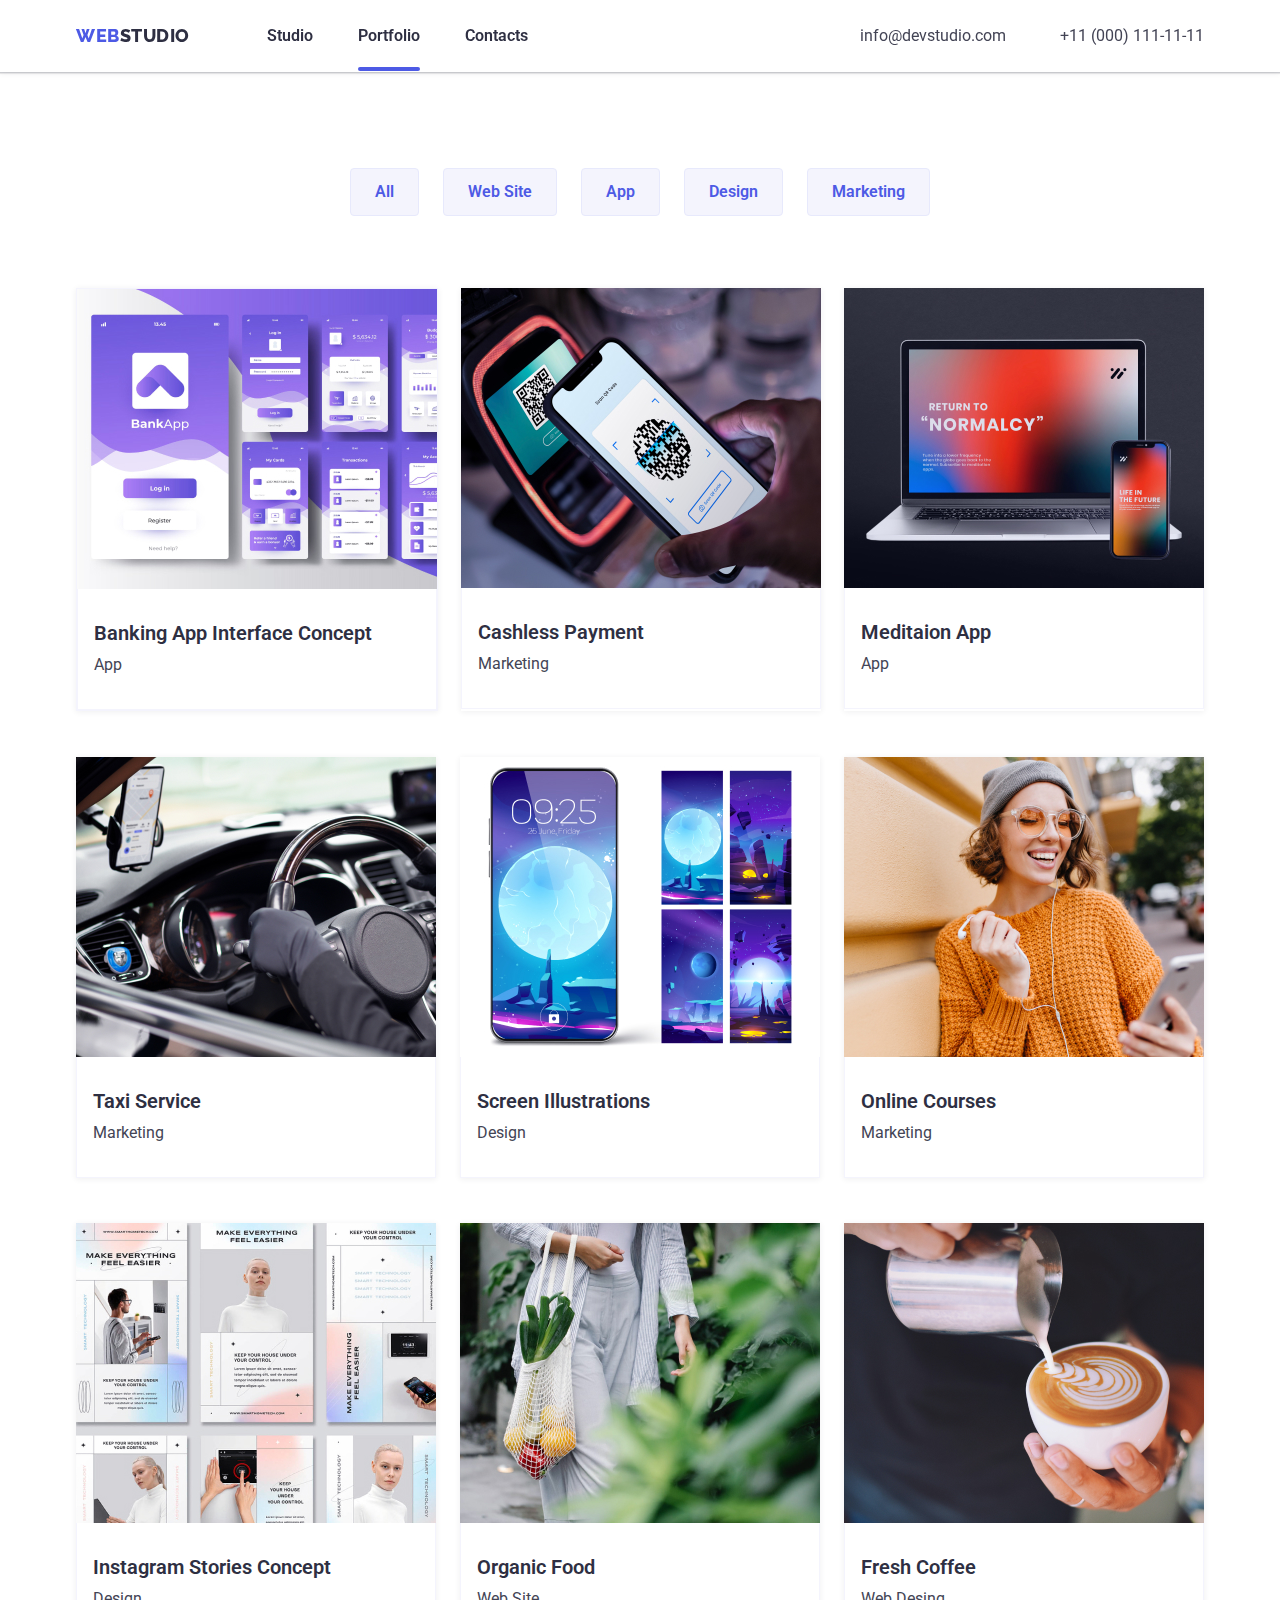
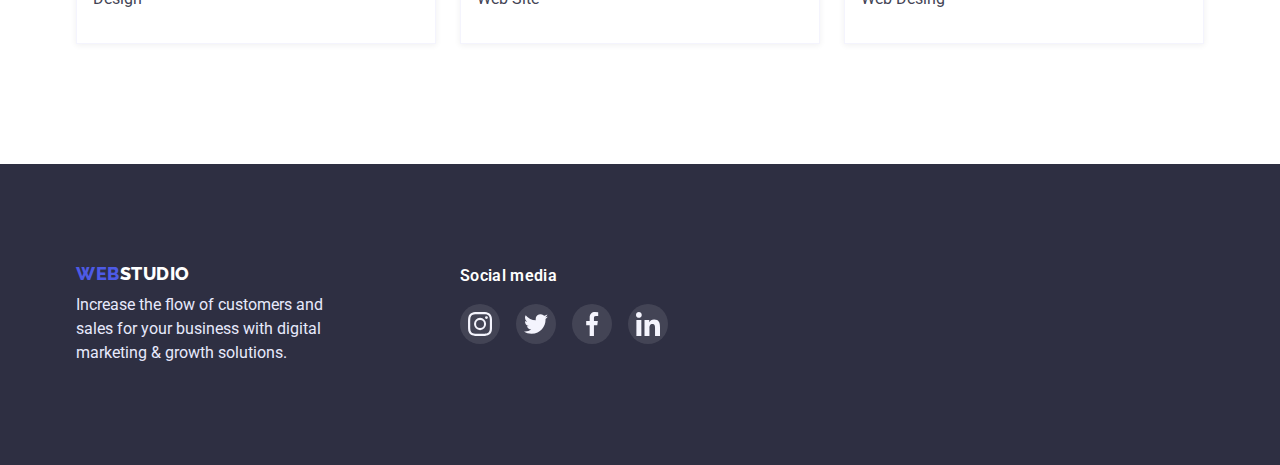
==== commit 0f64da16: "a" ====
--- a/portfolio.html
+++ b/portfolio.html
@@ -27,14 +27,14 @@
             </a>
             <ul class="list link_list">
               <li>
-                <a class="pages link page1" href="./index.html">Studio</a>
+                <a class="pages link " href="./index.html">Studio</a>
               </li>
               <li>
-                <a class="pages link page2 active" href="portfolio.html"
+                <a class="pages link  active" href="portfolio.html"
                   >Portfolio</a
                 >
               </li>
-              <li><a class="pages link page3" href="">Contacts</a></li>
+              <li><a class="pages link " href="">Contacts</a></li>
             </ul>
           </nav>
           <ul class="list textto_list">
--- a/styles.css
+++ b/styles.css
@@ -8,7 +8,14 @@
 img{
     display: block;
 }
+header {
+  position: sticky;
+  top: 0;
+  z-index: 3;
+}
+
 .active {
+    color: #404BBF;
   position: relative;
 }
 .active::after {
@@ -28,6 +35,7 @@
 font-style: normal;
 font-weight: 600;
 font-size: 16px;
+
 } 
 
 .header1{
@@ -180,6 +188,8 @@
     background-repeat: no-repeat;
     padding-top: 192px;
     padding-bottom: 192px;
+    width: 1440px;
+    margin: 0 auto; 
     background-color: #2E2F42;
 }
 .feacher-item{
@@ -538,15 +548,17 @@
   opacity: 0;
   visibility: hidden;
   pointer-events: none;
+  transition: all 250ms cubic-bezier(0.4, 0, 0.2, 1);
 }
 
 .modal {
   top: 50%;
+  border-radius: 4px;
   left: 50%;
   transform: translate(-50%, -50%);
   width: 408px;
   height: 576px;
-  background-color: var(--modal-window);
+  background-color: #FFFFFF;
   position: absolute;
    transform: translate(-50%, -50%)  scale(1);
    transition: transform 250ms cubic-bezier(0.4, 0, 0.2, 1);
@@ -561,7 +573,8 @@
   align-items: center;
   width: 24px;
   height: 24px;
-  background-color: #2E2F42;
+  cursor: pointer;
+  background-color: #E7E9FC;
   border: 1px solid rgba(0, 0, 0, 0.1);
   border-radius: 50%;
   transition: background-color 250ms cubic-bezier(0.4, 0, 0.2, 1);
@@ -569,7 +582,10 @@
 
 .modal-close-btn:hover,
 .modal-close-btn:focus {
-  background-color: #434455;
+
+  background-color: #E7E9FC;
+box-shadow: 0px 1px 6px rgba(46, 47, 66, 0.08), 0px 1px 1px rgba(46, 47, 66, 0.16), 0px 2px 1px rgba(46, 47, 66, 0.08);
+
 }
 
 .modal-close-btn-icon {
@@ -578,7 +594,7 @@
 
 .modal-close-btn:hover .modal-close-btn-icon,
 .modal-close-btn:focus .modal-close-btn-icon {
-  fill: #E7E9FC;
+  fill: #4D5AE5;
 }
 
 
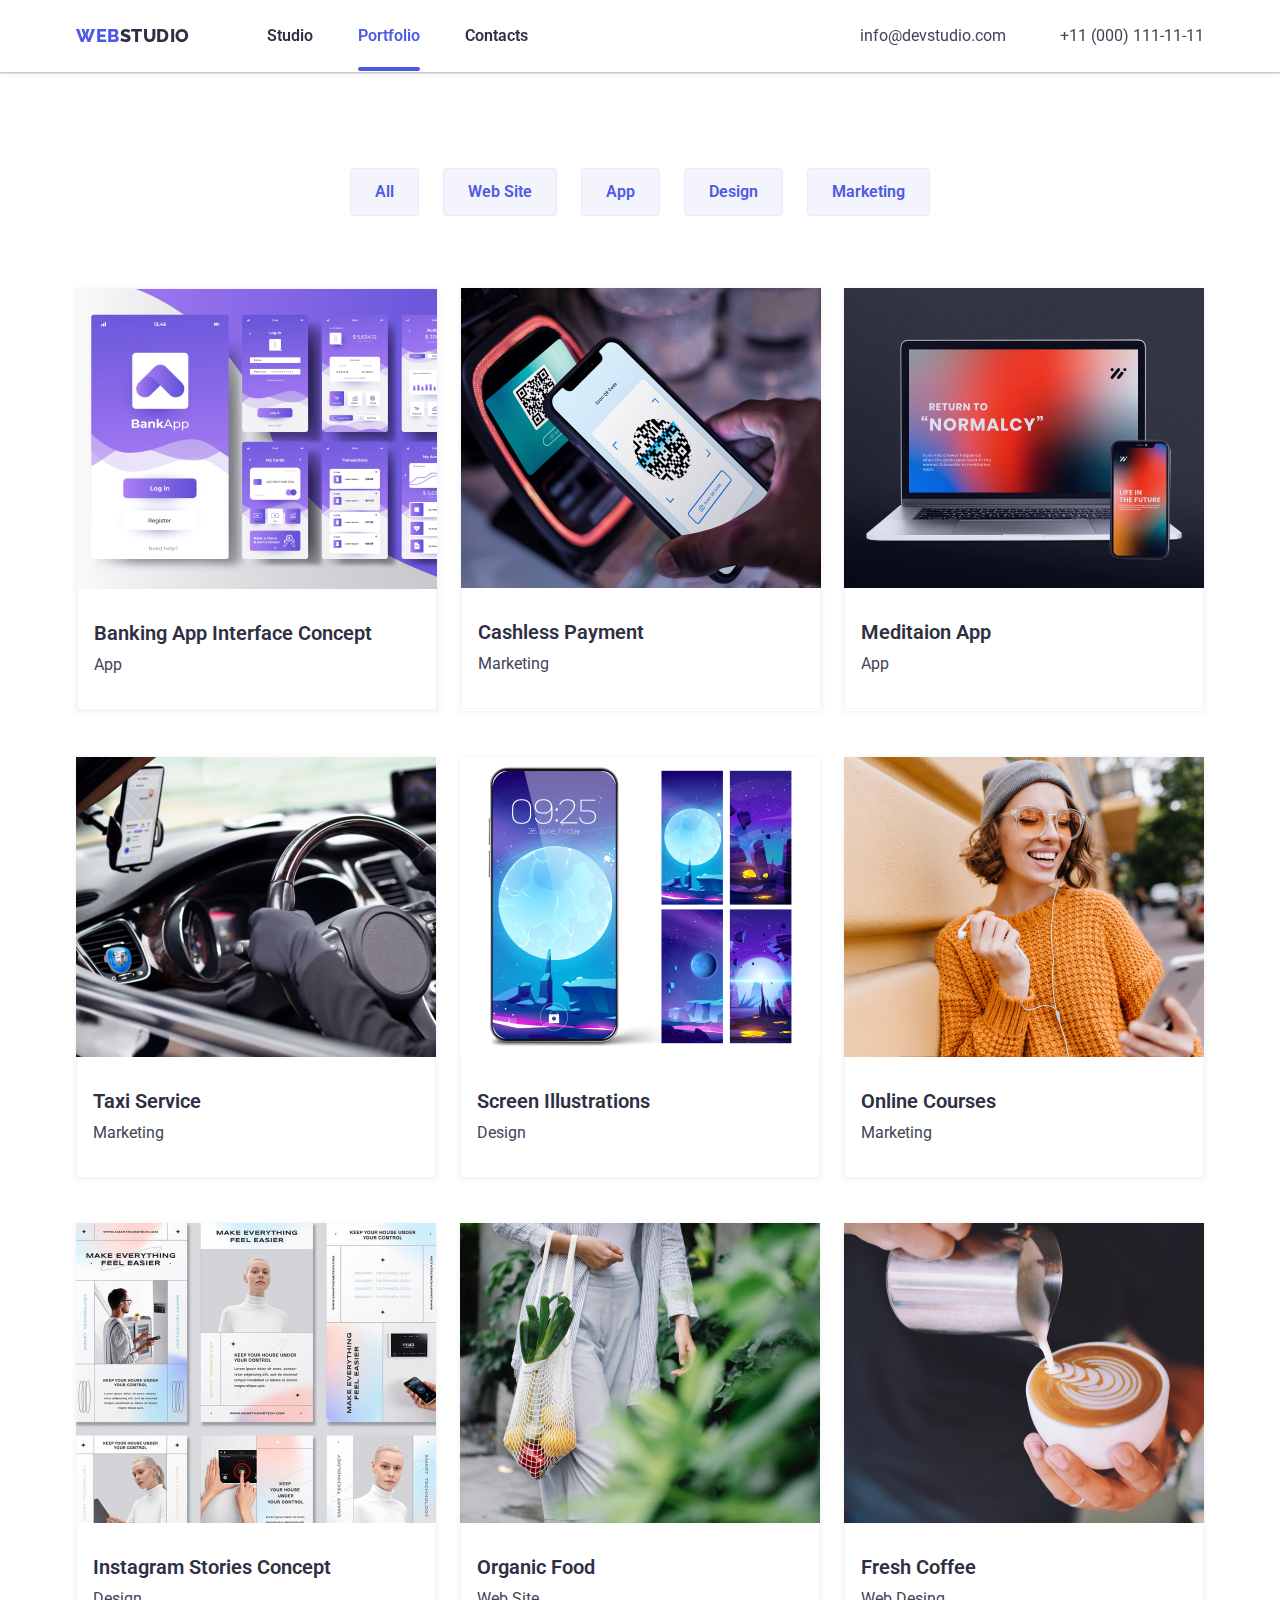
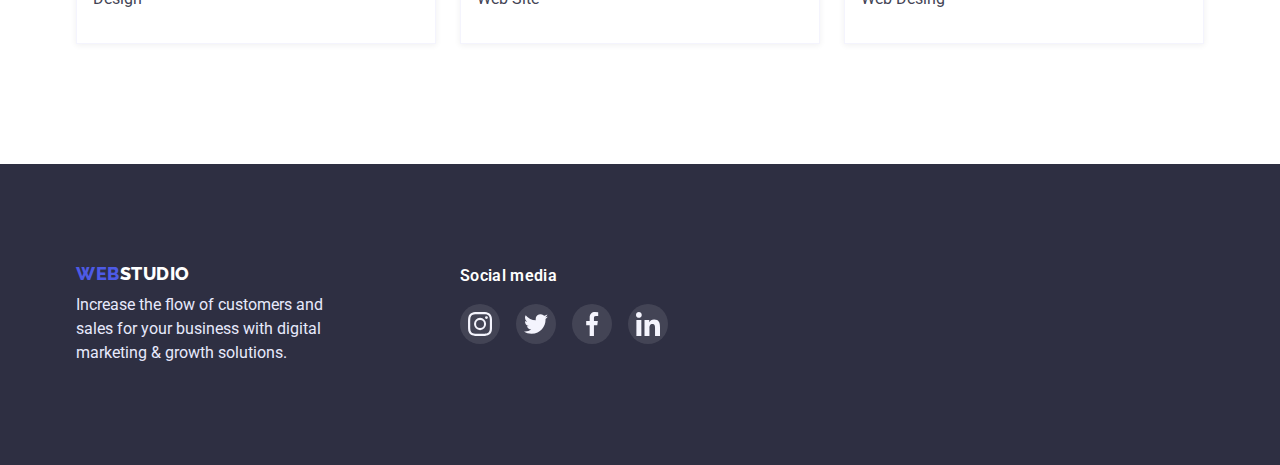
==== commit ed93f2d8: "port" ====
--- a/portfolio.html
+++ b/portfolio.html
@@ -15,7 +15,7 @@
     </style>
     <link rel="stylesheet" href="modern-normalize.css" />
     <link rel="stylesheet" href="styles.css" />
-    <title>Document</title>
+    <title>Portfolio</title>
   </head>
   <body>
     <header class="header1">
--- a/styles.css
+++ b/styles.css
@@ -7,16 +7,21 @@
 }
 img{
     display: block;
+}
+a{
+    color: #2E2F42;
 }
 header {
   position: sticky;
   top: 0;
   z-index: 3;
+  color: #2E2F42;
 }
 
 .active {
     color: #404BBF;
   position: relative;
+color: #4d5ae5
 }
 .active::after {
     content: "";
@@ -26,6 +31,7 @@
     display: block;
     width: 100%;
     height: 4px;
+    
     background-color: #4D5AE5;
     border-radius: 2px;
     opacity: 1;
@@ -74,7 +80,7 @@
 font-weight: 600;
 font-size: 16px;
 line-height: 24px;
-color: #2E2F42;
+
 padding-bottom: 26px;
  transition: color 250ms cubic-bezier(0.4, 0, 0.2, 1);
 }
@@ -184,7 +190,7 @@
 .title1{
     background-image: url(img/Dark-bgfon.png), url(img/people-office1fon.png);
     background-position: center;
-    background-size: 100%;
+    background-size: color;
     background-repeat: no-repeat;
     padding-top: 192px;
     padding-bottom: 192px;
@@ -355,6 +361,7 @@
     padding-left: 24px;
     padding-right: 24px;
     font-family: 'Roboto';
+    cursor: pointer;
 font-style: normal;
 font-weight: 600;
 font-size: 16px;
@@ -363,14 +370,13 @@
 background: #F4F4FD;
 border: 1px solid #E7E9FC;
 border-radius: 4px;
-transition: background-color 250ms cubic-bezier(0.4, 0, 0.2, 1), box-shadow 250ms cubic-bezier(0.4, 0, 0.2, 1), border-radius 250ms cubic-bezier(0.4, 0, 0.2, 1), color 250ms cubic-bezier(0.4, 0, 0.2, 1);
+transition: background-color 250ms cubic-bezier(0.4, 0, 0.2, 1), box-shadow 250ms cubic-bezier(0.4, 0, 0.2, 1), color 250ms cubic-bezier(0.4, 0, 0.2, 1);
 }
 .port_button:hover,
 .port_button:focus{
     color: #FFFFFF;
     background: #4D5AE5;
 box-shadow: 0px 3px 1px rgba(0, 0, 0, 0.1), 0px 2px 1px rgba(0, 0, 0, 0.08), 0px 2px 2px rgba(0, 0, 0, 0.12);
-border-radius: 4px;
 border: 1px solid #4D5AE5;
 }
 .but_list{
@@ -437,8 +443,7 @@
     display: flex;
     align-items: center;
     justify-content: center;
-    transition: background-color 250ms cubic-bezier(0.4, 0, 0.2, 1),
-    box-shadow 250ms cubic-bezier(0.4, 0, 0.2, 1);
+    transition: background-color 250ms cubic-bezier(0.4, 0, 0.2, 1);
 }
 .foot-soc-item-link{
     width: 100%;
@@ -448,8 +453,7 @@
     display: flex;
     align-items: center;
     justify-content: center;
-    transition: background-color 250ms cubic-bezier(0.4, 0, 0.2, 1),
-    box-shadow 250ms cubic-bezier(0.4, 0, 0.2, 1);
+    transition: background-color 250ms cubic-bezier(0.4, 0, 0.2, 1);
 }
 .soc-item-link:hover{
     background-color: #404BBF;
@@ -508,6 +512,7 @@
 }
 .box-shad{
 box-shadow: 0px 1px 6px rgba(46, 47, 66, 0.08);
+transition: all 250ms cubic-bezier(0.4, 0, 0.2, 1);
 }
 .box-shad:hover{
 box-shadow: 0px 1px 6px rgba(46, 47, 66, 0.08), 0px 1px 1px rgba(46, 47, 66, 0.16), 0px 2px 1px rgba(46, 47, 66, 0.08);
@@ -600,4 +605,4 @@
 
 .backdrop.is-hidden .modal {
     transform: translate(-50%, -50%) scale(0.9);
-}+}
